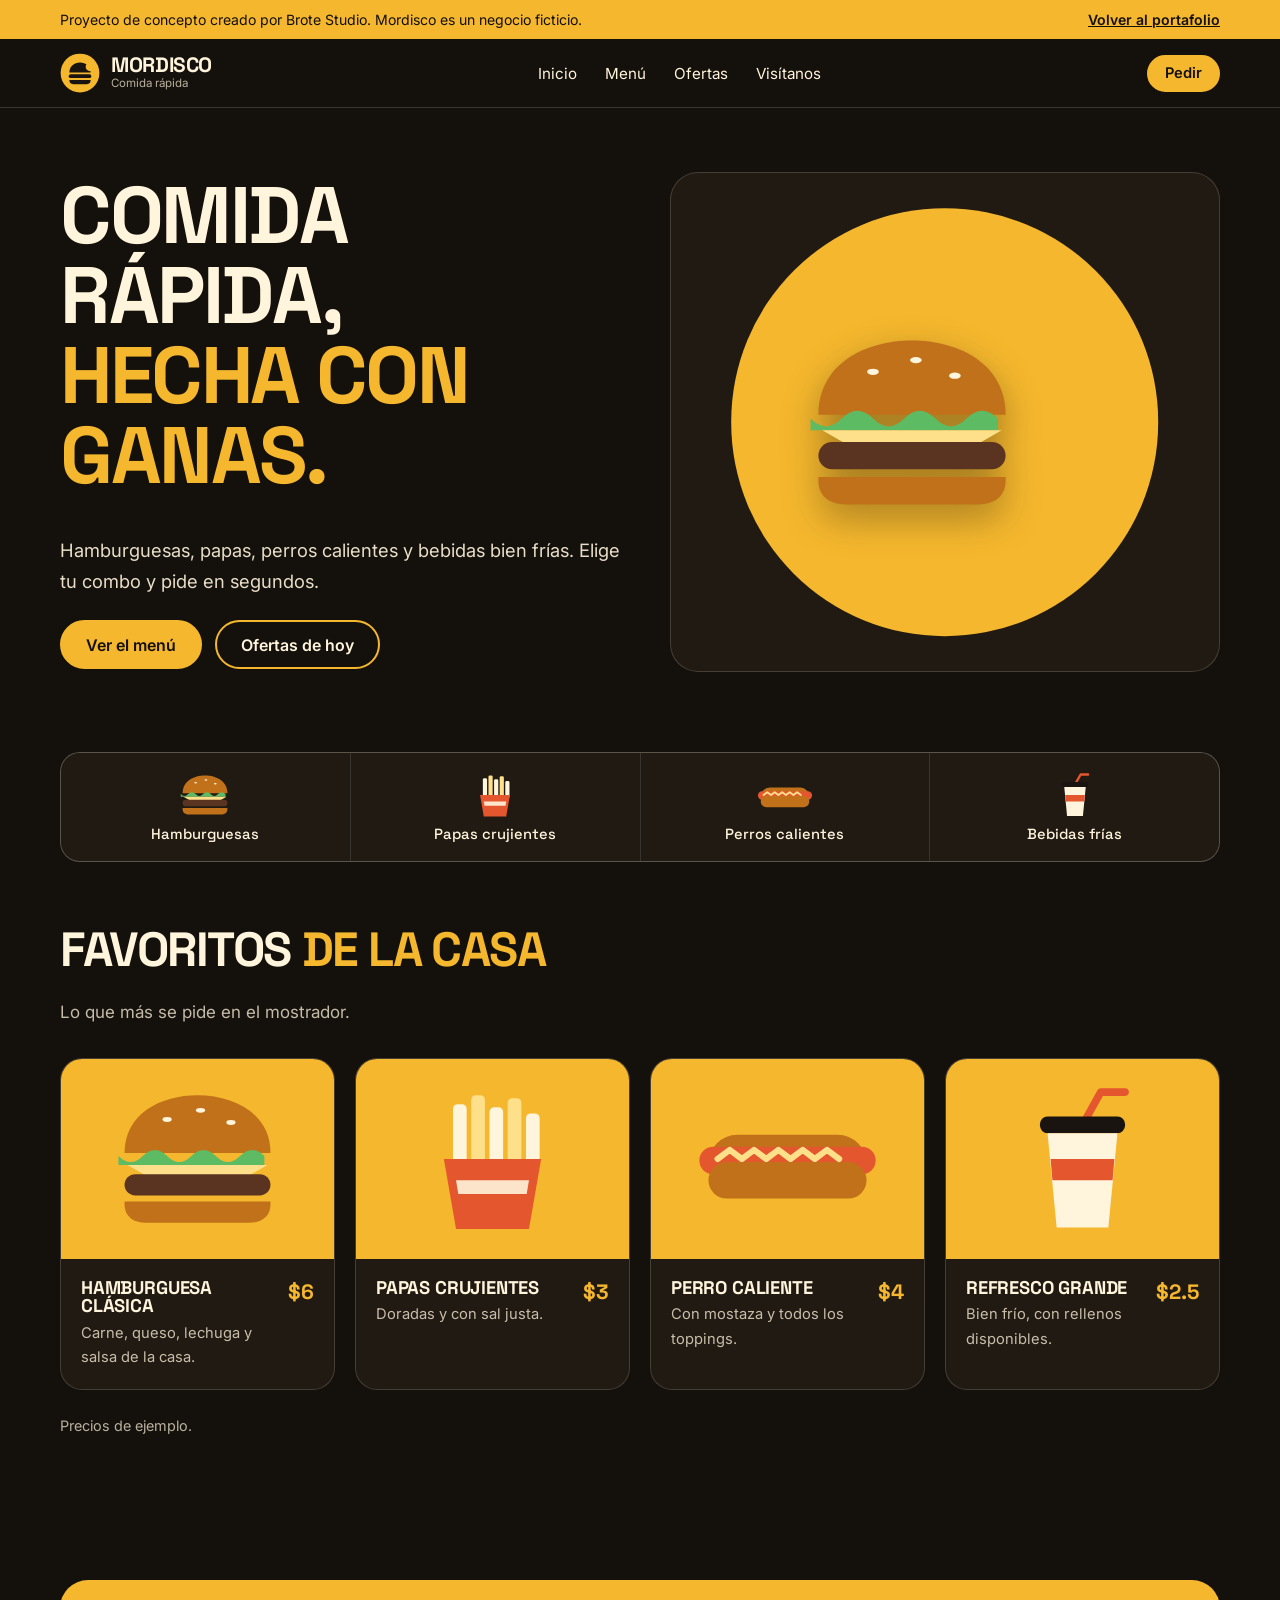
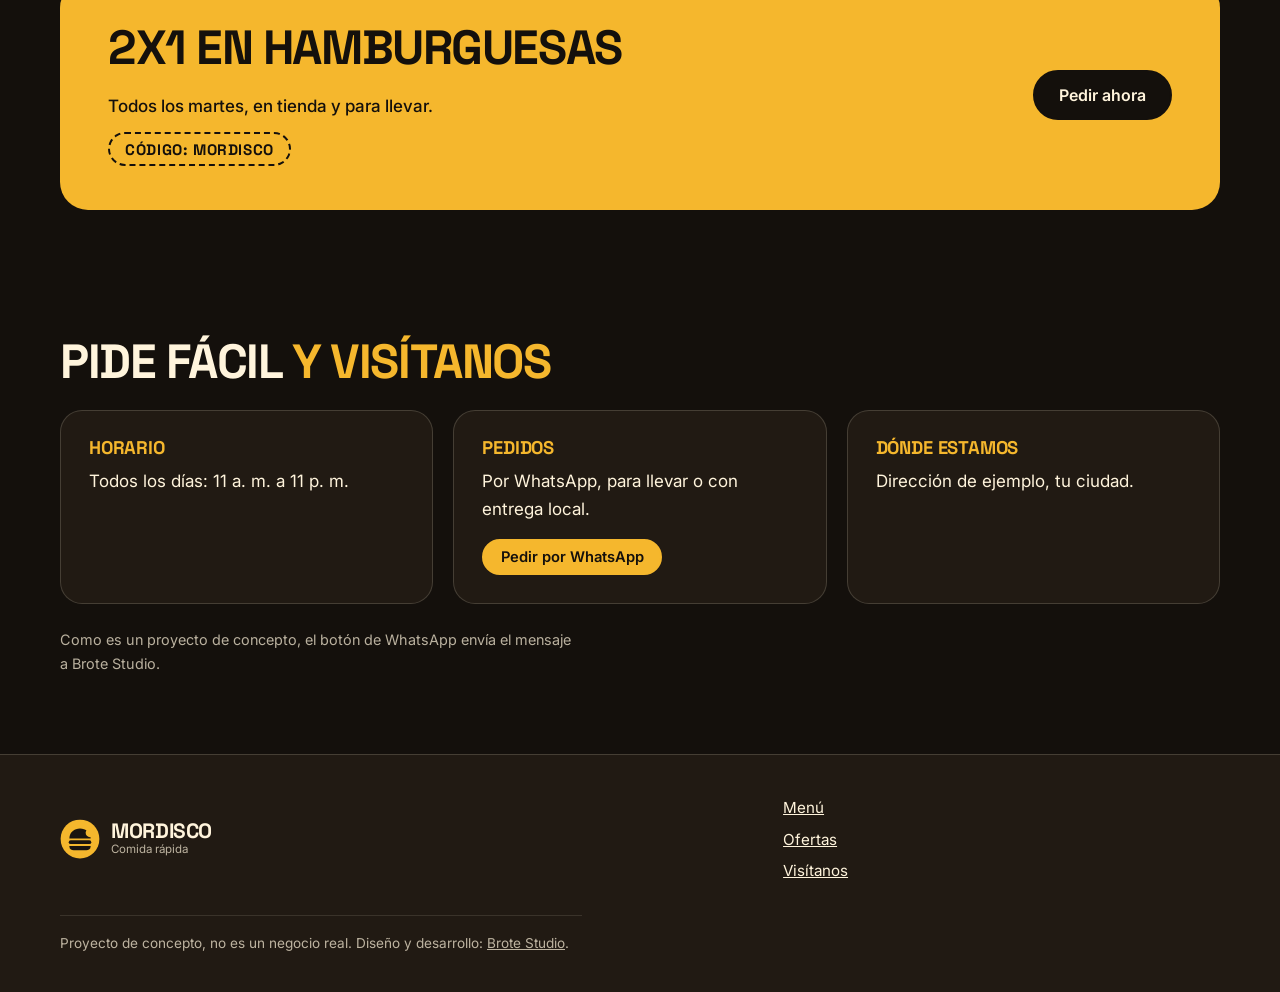
==== mordisco.html @ 63b1ee6f "Add files via upload" ====
<!DOCTYPE html>
<html lang="es">
<head>
  <meta charset="UTF-8">
  <meta name="viewport" content="width=device-width, initial-scale=1">
  <title>Mordisco · Comida rápida (proyecto de concepto)</title>
  <meta name="description" content="Proyecto de concepto de Brote Studio: sitio para un negocio ficticio de comida rápida.">
  <meta name="robots" content="noindex">
  <link rel="icon" type="image/svg+xml" href="mordisco-logo.svg">
  <link rel="preconnect" href="https://fonts.googleapis.com">
  <link rel="preconnect" href="https://fonts.gstatic.com" crossorigin>
  <link href="https://fonts.googleapis.com/css2?family=Inter:wght@400;500;600&family=Space+Grotesk:wght@500;700&display=swap" rel="stylesheet">
  <style>
    :root { --noche:#14100C; --carbon:#211A13; --ambar:#F5B72D; --crema:#FFF4DC; --linea:rgba(255,244,220,.16); }
    *,*::before,*::after { box-sizing:border-box; }
    html { scroll-behavior:smooth; scroll-padding-top:72px; }
    body { margin:0; font:1.0625rem/1.65 "Inter",system-ui,sans-serif; background:var(--noche); color:var(--crema); }
    a { color:inherit; }
    :focus-visible { outline:3px solid var(--ambar); outline-offset:3px; border-radius:6px; }
    h1,h2,h3 { font-family:"Space Grotesk",system-ui,sans-serif; text-transform:uppercase; letter-spacing:-.03em; line-height:1; margin:0 0 .5em; }
    h1 { font-size:clamp(2.4rem,9vw,5rem); font-weight:700; }
    h2 { font-size:clamp(1.9rem,6vw,3rem); font-weight:700; }
    h3 { font-size:1.15rem; font-weight:700; letter-spacing:-.01em; }
    p { margin:0 0 1em; max-width:58ch; }
    .wrap { width:min(1160px,100% - 2.5rem); margin-inline:auto; }
    .amb { color:var(--ambar); }
    .btn { display:inline-flex; align-items:center; gap:.5em; padding:.8em 1.5em; border:2px solid var(--ambar); border-radius:999px; background:var(--ambar); color:var(--noche); font:600 1rem "Inter",sans-serif; text-decoration:none; transition:transform .2s; }
    .btn:hover { transform:translateY(-2px); }
    .btn.out { background:transparent; color:var(--crema); }
    .btn.sm { padding:.5em 1.1em; font-size:.92rem; }
    .art { display:block; width:100%; height:100%; }

    .aviso { background:var(--ambar); color:var(--noche); font-size:.88rem; padding:.5rem 0; }
    .aviso .wrap { display:flex; flex-wrap:wrap; justify-content:space-between; gap:.3rem 1rem; }
    .aviso a { font-weight:600; }
    header.top { position:sticky; top:0; z-index:10; background:var(--noche); border-bottom:1px solid var(--linea); }
    .bar { display:flex; align-items:center; justify-content:space-between; min-height:68px; gap:1rem; }
    .marca { display:flex; align-items:center; gap:.7rem; text-decoration:none; }
    .marca img { width:40px; height:40px; }
    .marca b { display:block; font:700 1.3rem "Space Grotesk",sans-serif; text-transform:uppercase; letter-spacing:-.02em; line-height:1; }
    .marca small { display:block; font-size:.72rem; opacity:.7; line-height:1.3; }
    nav.principal { display:none; gap:1.75rem; font-size:.95rem; }
    nav.principal a { text-decoration:none; }
    nav.principal a:hover { color:var(--ambar); }

    .hero { padding:2.5rem 0 3.5rem; display:grid; gap:2rem; align-items:center; }
    .hero .lead { font-size:1.15rem; opacity:.9; }
    .acc { display:flex; flex-wrap:wrap; gap:.8rem; margin-top:1.5rem; }
    .escena { position:relative; aspect-ratio:1.1; border-radius:28px; background:var(--carbon); border:1px solid var(--linea); display:grid; place-content:center; overflow:hidden; }
    .escena::before { content:""; position:absolute; width:78%; aspect-ratio:1; border-radius:50%; background:var(--ambar); top:50%; left:50%; translate:-50% -50%; }
    .escena .art { position:relative; width:min(78%,420px); height:auto; filter:drop-shadow(0 14px 18px rgba(20,16,12,.35)); animation:flota 4s ease-in-out infinite; }
    @keyframes flota { 50% { transform:translateY(-8px); } }

    .rapida { display:grid; grid-template-columns:1fr 1fr; gap:1px; background:var(--linea); border:1px solid var(--linea); border-radius:20px; overflow:hidden; }
    .rapida div { background:var(--carbon); padding:1.1rem .8rem; text-align:center; font:500 .92rem "Space Grotesk",sans-serif; }
    .rapida .art { width:56px; height:48px; margin:0 auto .4rem; }

    .sec { padding:4rem 0; }
    .sub { opacity:.75; margin-bottom:2rem; }
    .cards { display:grid; gap:1.25rem; }
    .plato { background:var(--carbon); border:1px solid var(--linea); border-radius:22px; overflow:hidden; }
    .ph { background:var(--ambar); padding:1.5rem; height:200px; }
    .plato .row { padding:1.25rem; display:flex; justify-content:space-between; align-items:flex-start; gap:1rem; }
    .plato h3 { margin-bottom:.3rem; }
    .plato p { margin:0; font-size:.92rem; opacity:.75; }
    .plato b { font:700 1.3rem "Space Grotesk",sans-serif; color:var(--ambar); }

    .promo { background:var(--ambar); color:var(--noche); border-radius:28px; padding:2rem 1.5rem; display:grid; gap:1.25rem; align-items:center; }
    .promo h2 { margin:0 0 .4em; }
    .promo p { margin:0; font-weight:500; }
    .codigo { display:inline-block; margin-top:.8rem; padding:.35em 1em; border:2px dashed var(--noche); border-radius:999px; font:700 .95rem "Space Grotesk",sans-serif; letter-spacing:.04em; }
    .promo .btn { background:var(--noche); color:var(--crema); border-color:var(--noche); justify-self:start; }

    .info { display:grid; gap:1.25rem; }
    .caja { background:var(--carbon); border:1px solid var(--linea); border-radius:22px; padding:1.75rem; }
    .caja h3 { color:var(--ambar); }
    .caja p { margin:0 0 1rem; }
    .nota { margin-top:1.5rem; font-size:.9rem; opacity:.7; }

    footer.pie { border-top:1px solid var(--linea); padding:2.5rem 0 1.5rem; background:var(--carbon); }
    .pie .cols { display:grid; gap:1.5rem; }
    .pie nav { display:flex; flex-direction:column; gap:.4rem; font-size:.95rem; }
    .pie a:hover { color:var(--ambar); }
    .pie .legal { margin-top:2rem; padding-top:1rem; border-top:1px solid var(--linea); font-size:.85rem; opacity:.7; }

    @media (min-width:760px) {
      nav.principal { display:flex; }
      .hero { grid-template-columns:1.05fr 1fr; padding:4rem 0 5rem; }
      .rapida { grid-template-columns:repeat(4,1fr); }
      .cards { grid-template-columns:repeat(2,1fr); }
      .promo { grid-template-columns:1.4fr 1fr; padding:2.75rem 3rem; }
      .promo .btn { justify-self:end; }
      .info { grid-template-columns:repeat(3,1fr); }
      .pie .cols { grid-template-columns:1.6fr 1fr; }
    }
    @media (min-width:1000px) { .cards { grid-template-columns:repeat(4,1fr); } }
    @media (prefers-reduced-motion:reduce) { html{scroll-behavior:auto;} *{transition:none!important;animation:none!important;} }
  </style>
</head>
<body>

<div class="aviso"><div class="wrap"><span>Proyecto de concepto creado por Brote Studio. Mordisco es un negocio ficticio.</span><a href="index.html#proyectos">Volver al portafolio</a></div></div>

<svg width="0" height="0" style="position:absolute" aria-hidden="true"><symbol id="burger" viewBox="0 0 120 100"><path d="M12 46C12 20 36 8 60 8s48 12 48 38z" fill="#C0711A"/><ellipse cx="40" cy="24" rx="3" ry="1.6" fill="#FFF4DC"/><ellipse cx="62" cy="18" rx="3" ry="1.6" fill="#FFF4DC"/><ellipse cx="82" cy="26" rx="3" ry="1.6" fill="#FFF4DC"/><path d="M8 48q8 8 16 0t16 0 16 0 16 0 16 0 16 0v6H8z" fill="#5DBB63"/><path d="M14 54h92l-14 8H28z" fill="#FFE08A"/><rect x="12" y="60" width="96" height="14" rx="7" fill="#5A3420"/><path d="M12 78h96v2c0 8-6 12-14 12H26c-8 0-14-4-14-12z" fill="#C0711A"/></symbol><symbol id="fries" viewBox="0 0 120 100"><rect x="34" y="14" width="9" height="42" rx="3" fill="#FFF4DC"/><rect x="46" y="8" width="9" height="48" rx="3" fill="#FFE08A"/><rect x="58" y="16" width="9" height="40" rx="3" fill="#FFF4DC"/><rect x="70" y="10" width="9" height="46" rx="3" fill="#FFE08A"/><rect x="82" y="20" width="9" height="36" rx="3" fill="#FFF4DC"/><path d="M28 50h64l-8 46H36z" fill="#E4572E"/><path d="M36 64h48l-1.5 9h-45z" fill="#FFF4DC" opacity=".9"/></symbol><symbol id="dog" viewBox="0 0 120 100"><rect x="8" y="34" width="104" height="38" rx="19" fill="#C0711A"/><rect x="2" y="42" width="116" height="18" rx="9" fill="#E4572E"/><path d="M8 52h104v6c0 12-8 20-20 20H28C16 78 8 70 8 58z" fill="#C0711A" opacity="0"/><rect x="8" y="52" width="104" height="24" rx="12" fill="#C0711A"/><path d="M14 50l8-6 8 6 8-6 8 6 8-6 8 6 8-6 8 6 8-6 8 6" stroke="#FFE08A" stroke-width="4" fill="none" stroke-linecap="round" stroke-linejoin="round"/></symbol><symbol id="cup" viewBox="0 0 120 100"><path d="M62 24L72 6h16" stroke="#E4572E" stroke-width="5" fill="none" stroke-linecap="round" stroke-linejoin="round"/><rect x="32" y="22" width="56" height="11" rx="5" fill="#1A1410"/><path d="M37 33h46l-6 62H43z" fill="#FFF4DC"/><path d="M39 50h42l-1.2 14H40.2z" fill="#E4572E"/></symbol></svg>

<header class="top" id="inicio">
  <div class="wrap bar">
    <a class="marca" href="#inicio"><img src="mordisco-logo.svg" alt="" width="40" height="40"><span><b>Mordisco</b><small>Comida rápida</small></span></a>
    <nav class="principal" aria-label="Principal"><a href="#inicio">Inicio</a><a href="#menu">Menú</a><a href="#ofertas">Ofertas</a><a href="#visitanos">Visítanos</a></nav>
    <a class="btn sm" href="#menu">Pedir</a>
  </div>
</header>

<main>
  <section class="wrap hero">
    <div>
      <h1>Comida rápida,<br><span class="amb">hecha con ganas.</span></h1>
      <p class="lead">Hamburguesas, papas, perros calientes y bebidas bien frías. Elige tu combo y pide en segundos.</p>
      <div class="acc"><a href="#menu" class="btn">Ver el menú</a><a href="#ofertas" class="btn out">Ofertas de hoy</a></div>
    </div>
    <div class="escena" aria-hidden="true"><svg class="art" viewBox="0 0 120 100"><use href="#burger"/></svg></div>
  </section>

  <section class="wrap" aria-label="Lo que ofrecemos">
    <div class="rapida">
      <div><svg class="art" viewBox="0 0 120 100"><use href="#burger"/></svg>Hamburguesas</div>
      <div><svg class="art" viewBox="0 0 120 100"><use href="#fries"/></svg>Papas crujientes</div>
      <div><svg class="art" viewBox="0 0 120 100"><use href="#dog"/></svg>Perros calientes</div>
      <div><svg class="art" viewBox="0 0 120 100"><use href="#cup"/></svg>Bebidas frías</div>
    </div>
  </section>

  <section class="wrap sec" id="menu">
    <h2>Favoritos <span class="amb">de la casa</span></h2>
    <p class="sub">Lo que más se pide en el mostrador.</p>
    <div class="cards">
      <article class="plato"><div class="ph"><svg class="art" viewBox="0 0 120 100"><use href="#burger"/></svg></div><div class="row"><div><h3>Hamburguesa clásica</h3><p>Carne, queso, lechuga y salsa de la casa.</p></div><b>$6</b></div></article>
      <article class="plato"><div class="ph"><svg class="art" viewBox="0 0 120 100"><use href="#fries"/></svg></div><div class="row"><div><h3>Papas crujientes</h3><p>Doradas y con sal justa.</p></div><b>$3</b></div></article>
      <article class="plato"><div class="ph"><svg class="art" viewBox="0 0 120 100"><use href="#dog"/></svg></div><div class="row"><div><h3>Perro caliente</h3><p>Con mostaza y todos los toppings.</p></div><b>$4</b></div></article>
      <article class="plato"><div class="ph"><svg class="art" viewBox="0 0 120 100"><use href="#cup"/></svg></div><div class="row"><div><h3>Refresco grande</h3><p>Bien frío, con rellenos disponibles.</p></div><b>$2.5</b></div></article>
    </div>
    <p class="nota">Precios de ejemplo.</p>
  </section>

  <section class="wrap sec" id="ofertas">
    <div class="promo">
      <div>
        <h2>2x1 en hamburguesas</h2>
        <p>Todos los martes, en tienda y para llevar.</p>
        <span class="codigo">CÓDIGO: MORDISCO</span>
      </div>
      <a class="btn" href="#visitanos">Pedir ahora</a>
    </div>
  </section>

  <section class="wrap sec" id="visitanos">
    <h2>Pide fácil <span class="amb">y visítanos</span></h2>
    <div class="info">
      <div class="caja"><h3>Horario</h3><p>Todos los días: 11 a. m. a 11 p. m.</p></div>
      <div class="caja"><h3>Pedidos</h3><p>Por WhatsApp, para llevar o con entrega local.</p><a class="btn sm" href="https://wa.me/584120844355?text=Hola%2C%20vi%20el%20proyecto%20Mordisco%20en%20tu%20portafolio%20y%20quiero%20una%20web%20as%C3%AD" target="_blank" rel="noopener">Pedir por WhatsApp</a></div>
      <div class="caja"><h3>Dónde estamos</h3><p>Dirección de ejemplo, tu ciudad.</p></div>
    </div>
    <p class="nota">Como es un proyecto de concepto, el botón de WhatsApp envía el mensaje a Brote Studio.</p>
  </section>
</main>

<footer class="pie">
  <div class="wrap">
    <div class="cols">
      <a class="marca" href="#inicio"><img src="mordisco-logo.svg" alt="" width="40" height="40"><span><b>Mordisco</b><small>Comida rápida</small></span></a>
      <nav aria-label="Pie de página"><a href="#menu">Menú</a><a href="#ofertas">Ofertas</a><a href="#visitanos">Visítanos</a></nav>
    </div>
    <p class="legal">Proyecto de concepto, no es un negocio real. Diseño y desarrollo: <a href="index.html">Brote Studio</a>.</p>
  </div>
</footer>

</body>
</html>
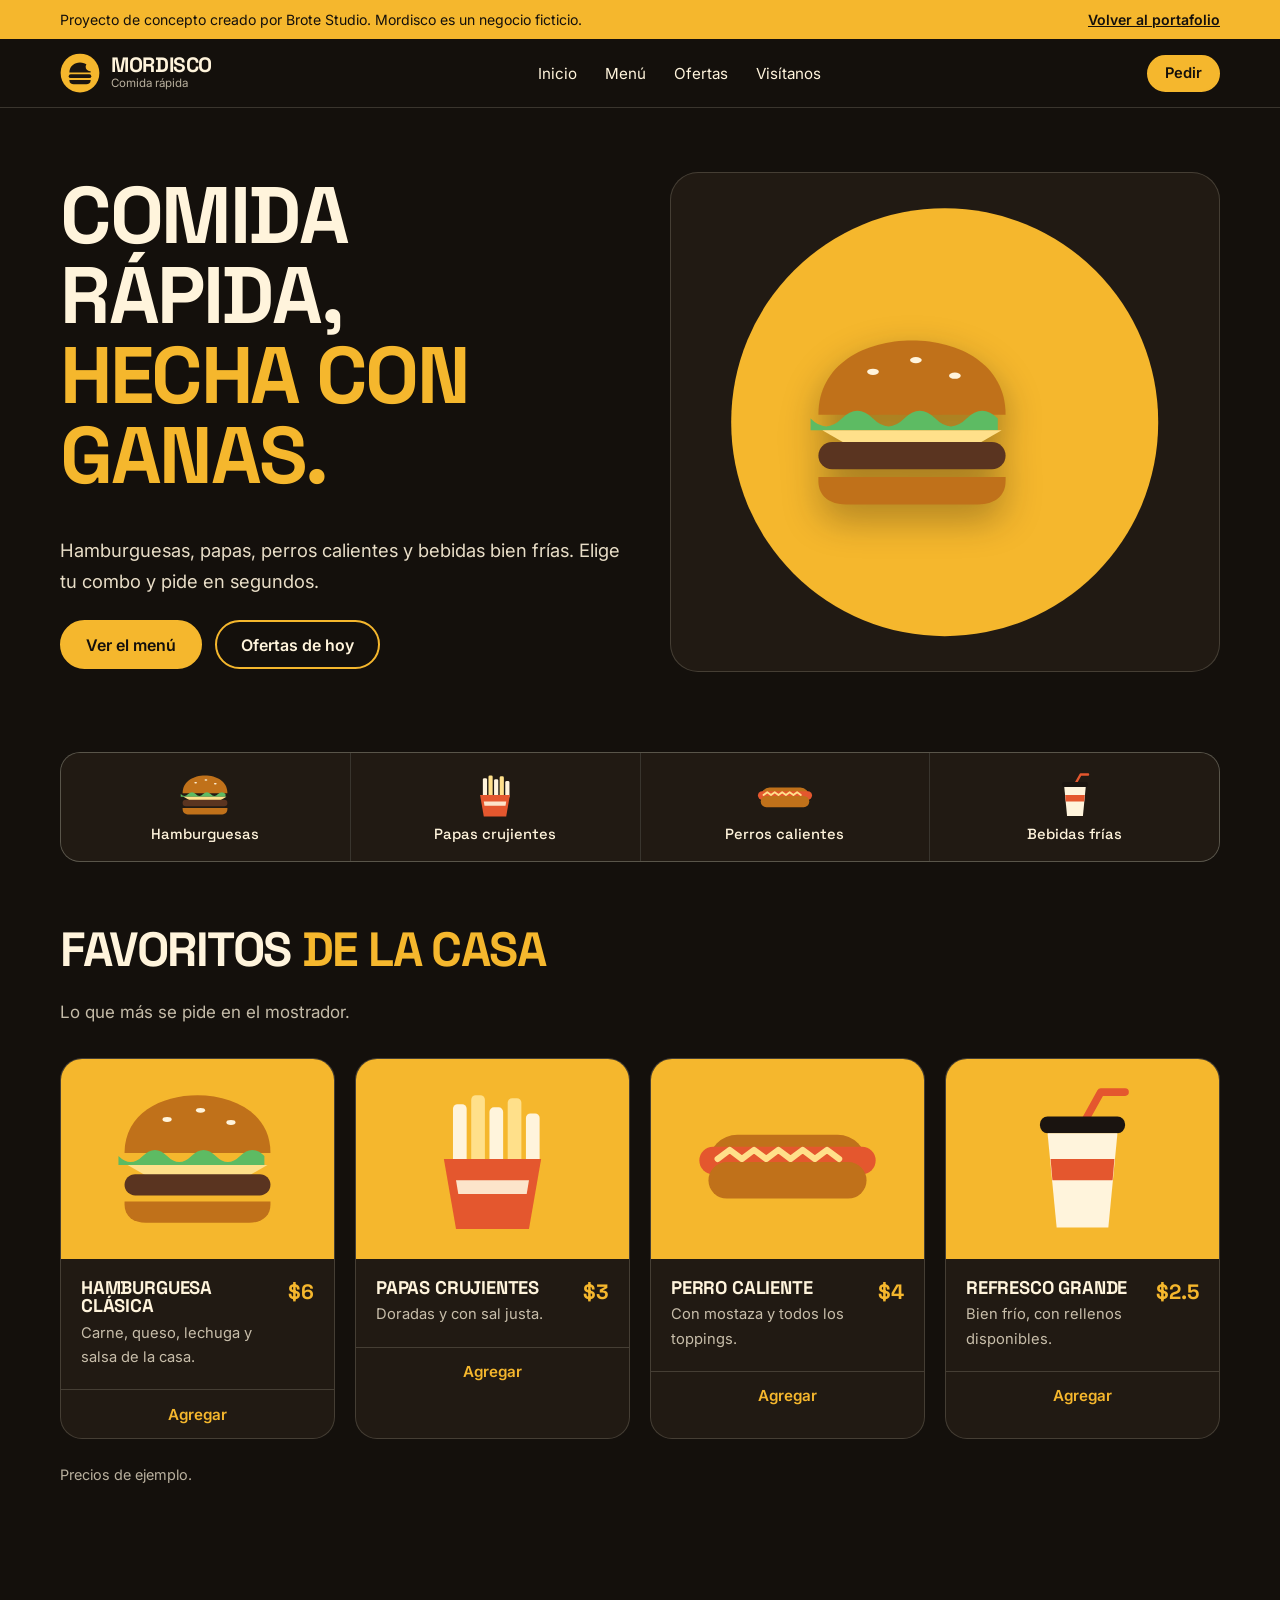
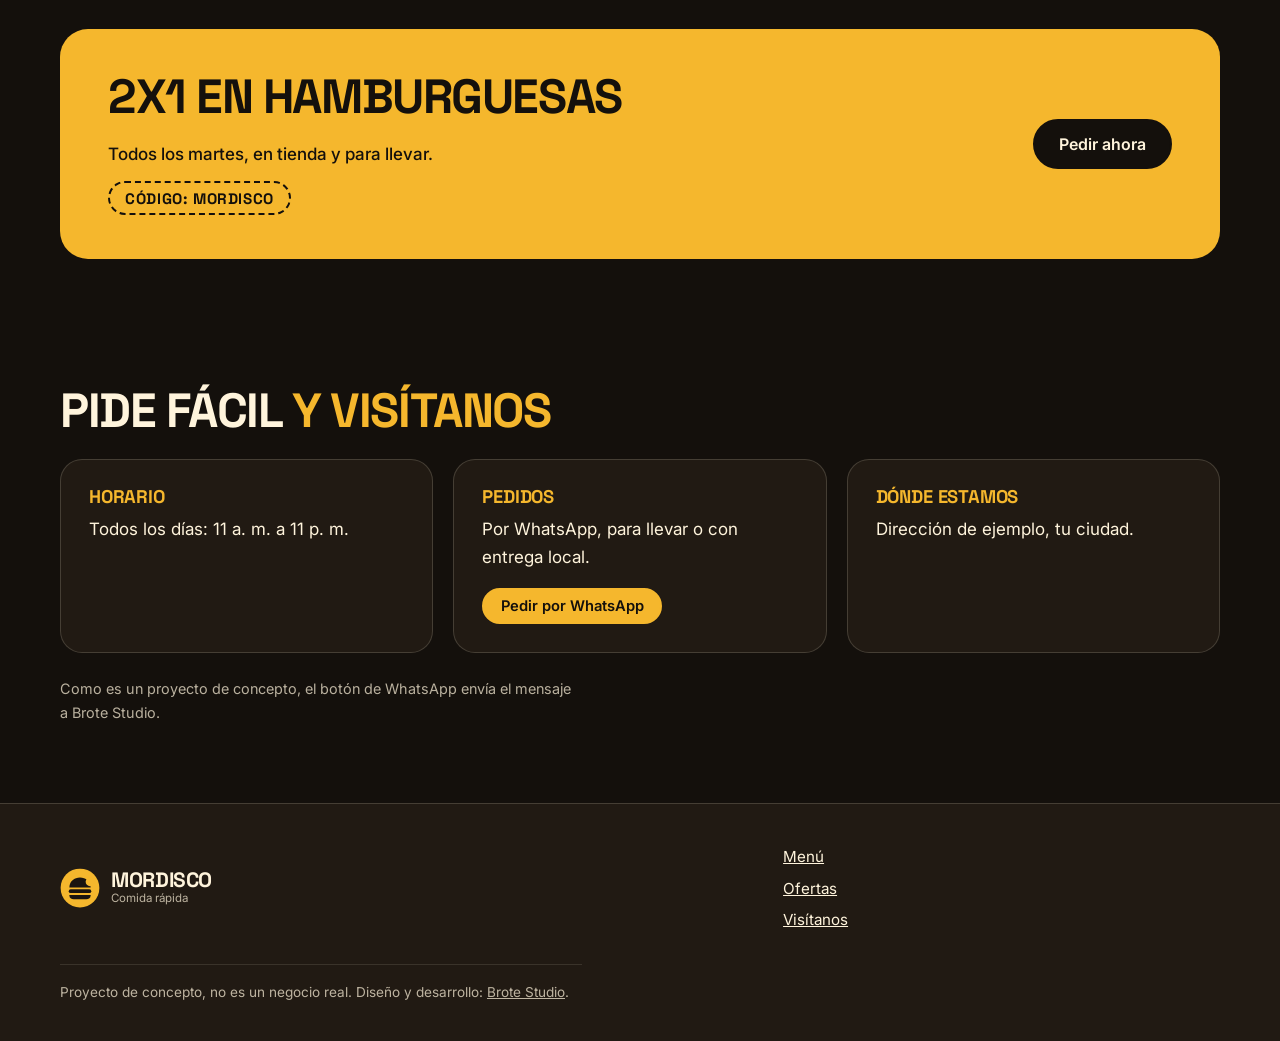
==== commit c9a666a9: "Add files via upload" ====
--- a/mordisco.html
+++ b/mordisco.html
@@ -95,6 +95,19 @@
     }
     @media (min-width:1000px) { .cards { grid-template-columns:repeat(4,1fr); } }
     @media (prefers-reduced-motion:reduce) { html{scroll-behavior:auto;} *{transition:none!important;animation:none!important;} }
+
+    [hidden] { display:none !important; }
+    .add { width:100%; border:0; border-top:1px solid var(--linea); background:transparent; color:var(--ambar); font:600 .95rem "Inter",sans-serif; padding:.9rem; cursor:pointer; transition:background .2s,color .2s; }
+    .add:hover { background:var(--ambar); color:var(--noche); }
+    .menu-btn { background:none; border:0; width:44px; height:44px; cursor:pointer; display:grid; place-content:center; gap:7px; }
+    .menu-btn span { display:block; width:24px; height:2px; background:var(--crema); border-radius:2px; }
+    nav.principal.open { display:flex; flex-direction:column; gap:.5rem; position:absolute; top:68px; left:0; right:0; background:var(--noche); padding:1rem 1.25rem 1.5rem; border-bottom:1px solid var(--linea); }
+    .pedido-bar { position:fixed; left:0; right:0; bottom:0; z-index:20; background:var(--carbon); border-top:2px solid var(--ambar); padding:.8rem 1.25rem; display:flex; flex-wrap:wrap; align-items:center; justify-content:space-between; gap:.6rem; }
+    .pedido-bar strong { margin-right:.6rem; }
+    .pedido-bar #pb-total { color:var(--ambar); font:700 1.1rem "Space Grotesk",sans-serif; }
+    .pb-acc { display:flex; gap:.6rem; }
+    body.con-pedido { padding-bottom:84px; }
+    @media (min-width:760px) { .menu-btn { display:none; } nav.principal.open { position:static; flex-direction:row; padding:0; border:0; } }
   </style>
 </head>
 <body>
@@ -106,8 +119,9 @@
 <header class="top" id="inicio">
   <div class="wrap bar">
     <a class="marca" href="#inicio"><img src="mordisco-logo.svg" alt="" width="40" height="40"><span><b>Mordisco</b><small>Comida rápida</small></span></a>
-    <nav class="principal" aria-label="Principal"><a href="#inicio">Inicio</a><a href="#menu">Menú</a><a href="#ofertas">Ofertas</a><a href="#visitanos">Visítanos</a></nav>
+    <nav class="principal" id="nav" aria-label="Principal"><a href="#inicio">Inicio</a><a href="#menu">Menú</a><a href="#ofertas">Ofertas</a><a href="#visitanos">Visítanos</a></nav>
     <a class="btn sm" href="#menu">Pedir</a>
+    <button class="menu-btn" type="button" aria-label="Abrir menú" aria-expanded="false" aria-controls="nav"><span></span><span></span></button>
   </div>
 </header>
 
@@ -134,10 +148,10 @@
     <h2>Favoritos <span class="amb">de la casa</span></h2>
     <p class="sub">Lo que más se pide en el mostrador.</p>
     <div class="cards">
-      <article class="plato"><div class="ph"><svg class="art" viewBox="0 0 120 100"><use href="#burger"/></svg></div><div class="row"><div><h3>Hamburguesa clásica</h3><p>Carne, queso, lechuga y salsa de la casa.</p></div><b>$6</b></div></article>
-      <article class="plato"><div class="ph"><svg class="art" viewBox="0 0 120 100"><use href="#fries"/></svg></div><div class="row"><div><h3>Papas crujientes</h3><p>Doradas y con sal justa.</p></div><b>$3</b></div></article>
-      <article class="plato"><div class="ph"><svg class="art" viewBox="0 0 120 100"><use href="#dog"/></svg></div><div class="row"><div><h3>Perro caliente</h3><p>Con mostaza y todos los toppings.</p></div><b>$4</b></div></article>
-      <article class="plato"><div class="ph"><svg class="art" viewBox="0 0 120 100"><use href="#cup"/></svg></div><div class="row"><div><h3>Refresco grande</h3><p>Bien frío, con rellenos disponibles.</p></div><b>$2.5</b></div></article>
+      <article class="plato"><div class="ph"><svg class="art" viewBox="0 0 120 100"><use href="#burger"/></svg></div><div class="row"><div><h3>Hamburguesa clásica</h3><p>Carne, queso, lechuga y salsa de la casa.</p></div><b>$6</b></div><button class="add" type="button" data-name="Hamburguesa clásica" data-price="6">Agregar</button></article>
+      <article class="plato"><div class="ph"><svg class="art" viewBox="0 0 120 100"><use href="#fries"/></svg></div><div class="row"><div><h3>Papas crujientes</h3><p>Doradas y con sal justa.</p></div><b>$3</b></div><button class="add" type="button" data-name="Papas crujientes" data-price="3">Agregar</button></article>
+      <article class="plato"><div class="ph"><svg class="art" viewBox="0 0 120 100"><use href="#dog"/></svg></div><div class="row"><div><h3>Perro caliente</h3><p>Con mostaza y todos los toppings.</p></div><b>$4</b></div><button class="add" type="button" data-name="Perro caliente" data-price="4">Agregar</button></article>
+      <article class="plato"><div class="ph"><svg class="art" viewBox="0 0 120 100"><use href="#cup"/></svg></div><div class="row"><div><h3>Refresco grande</h3><p>Bien frío, con rellenos disponibles.</p></div><b>$2.5</b></div><button class="add" type="button" data-name="Refresco grande" data-price="2.5">Agregar</button></article>
     </div>
     <p class="nota">Precios de ejemplo.</p>
   </section>
@@ -149,7 +163,7 @@
         <p>Todos los martes, en tienda y para llevar.</p>
         <span class="codigo">CÓDIGO: MORDISCO</span>
       </div>
-      <a class="btn" href="#visitanos">Pedir ahora</a>
+      <a class="btn" href="#menu">Pedir ahora</a>
     </div>
   </section>
 
@@ -164,6 +178,11 @@
   </section>
 </main>
 
+<div class="pedido-bar" id="pb" hidden>
+  <div><strong id="pb-count">0 productos</strong> <span id="pb-total">$0</span></div>
+  <div class="pb-acc"><button class="btn sm out" id="pb-clear" type="button">Vaciar</button><a class="btn sm" id="pb-send" href="#" target="_blank" rel="noopener">Enviar por WhatsApp</a></div>
+</div>
+
 <footer class="pie">
   <div class="wrap">
     <div class="cols">
@@ -174,5 +193,35 @@
   </div>
 </footer>
 
+<script>
+const NUM='584120844355', order={};
+const $=id=>document.getElementById(id);
+const pb=$('pb'), btns=document.querySelectorAll('.add');
+const fmt=n=>'$'+(Math.round(n*100)/100);
+
+function render(){
+  const it=Object.entries(order);
+  const n=it.reduce((a,[,i])=>a+i.qty,0), t=it.reduce((a,[,i])=>a+i.qty*i.price,0);
+  pb.hidden=n===0;
+  document.body.classList.toggle('con-pedido',n>0);
+  $('pb-count').textContent=n+(n===1?' producto':' productos');
+  $('pb-total').textContent=fmt(t);
+  const txt='Hola, quiero hacer este pedido en Mordisco (proyecto de concepto):\n'+it.map(([k,i])=>'- '+i.qty+' x '+k).join('\n')+'\nTotal: '+fmt(t);
+  $('pb-send').href='https://wa.me/'+NUM+'?text='+encodeURIComponent(txt);
+  btns.forEach(b=>{const q=order[b.dataset.name]?.qty||0; b.textContent=q?'Agregar otro ('+q+')':'Agregar';});
+}
+btns.forEach(b=>b.addEventListener('click',()=>{
+  const k=b.dataset.name;
+  order[k]=order[k]||{price:parseFloat(b.dataset.price),qty:0};
+  order[k].qty++; render();
+}));
+$('pb-clear').addEventListener('click',()=>{for(const k in order) delete order[k]; render();});
+
+const mb=document.querySelector('.menu-btn'), nav=$('nav');
+function toggle(o){nav.classList.toggle('open',o); mb.setAttribute('aria-expanded',o);}
+mb.addEventListener('click',()=>toggle(!nav.classList.contains('open')));
+nav.addEventListener('click',e=>{if(e.target.tagName==='A') toggle(false);});
+document.addEventListener('keydown',e=>{if(e.key==='Escape') toggle(false);});
+</script>
 </body>
 </html>
